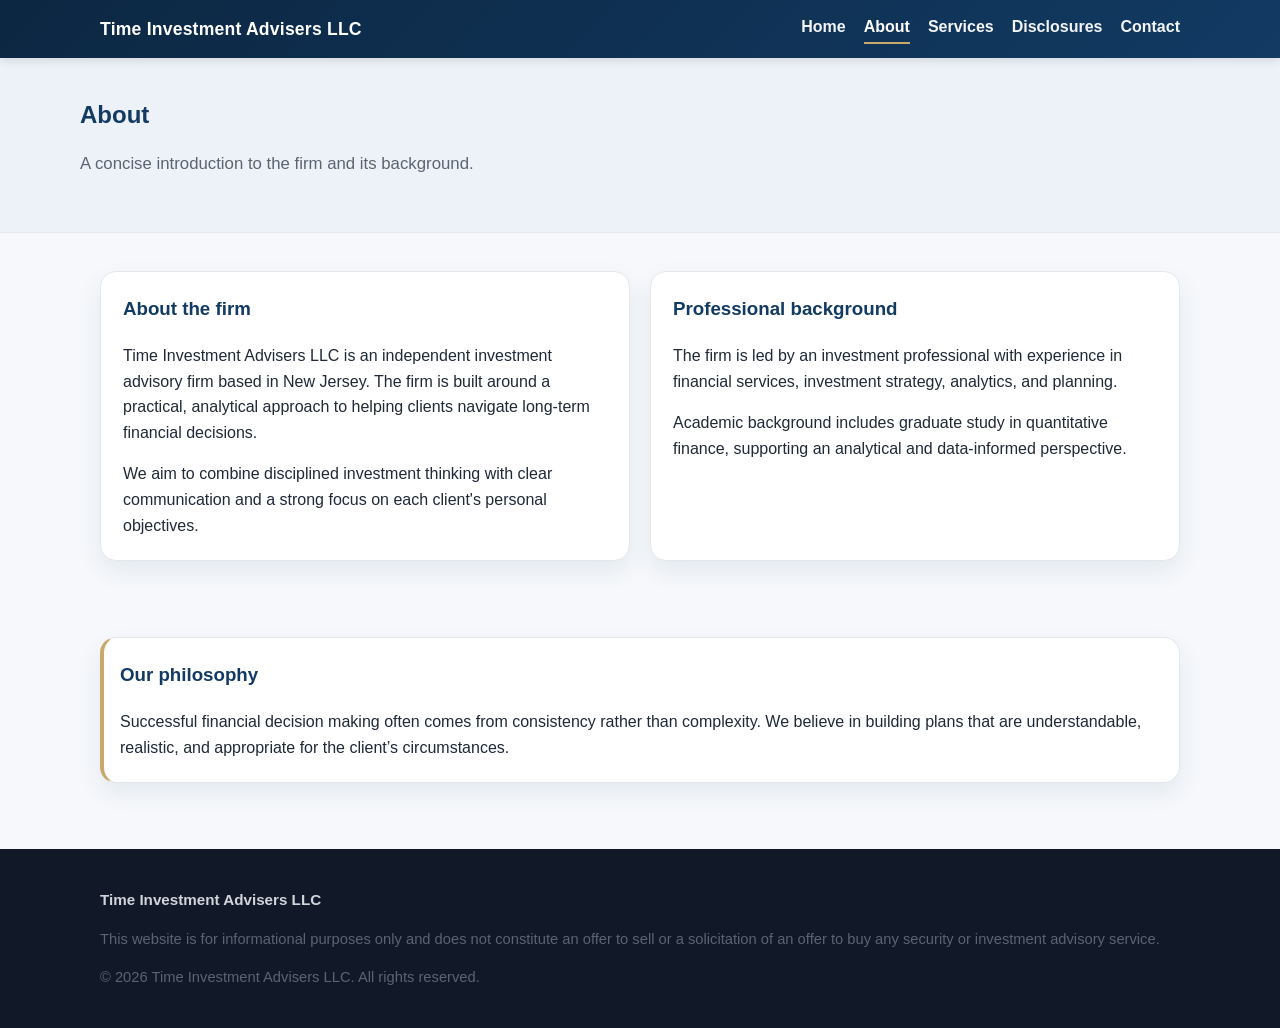
==== about.html @ 37808488 "first version" ====
<!DOCTYPE html>
<html lang="en">
<head>
  <meta charset="UTF-8">
  <meta name="viewport" content="width=device-width, initial-scale=1.0">
  <title>About | Time Investment Advisers LLC</title>
  <meta name="description" content="Time Investment Advisers LLC - independent investment advisory services.">
  <link rel="stylesheet" href="style.css">
</head>
<body>

<header class="site-header">
  <div class="nav-wrap">
    <a class="brand" href="index.html">Time Investment Advisers LLC</a>
    <nav class="nav">
      <a href="index.html" class="">Home</a>
      <a href="about.html" class="active">About</a>
      <a href="services.html" class="">Services</a>
      <a href="disclosures.html" class="">Disclosures</a>
      <a href="contact.html" class="">Contact</a>
    </nav>
  </div>
</header>


<section class="page-hero">
  <div class="page-hero-inner">
    <h1>About</h1>
    <p class="lead">A concise introduction to the firm and its background.</p>
  </div>
</section>

<section class="container">
  <div class="grid-2">
    <div class="card">
      <h3>About the firm</h3>
      <p>
        Time Investment Advisers LLC is an independent investment advisory firm based in New Jersey.
        The firm is built around a practical, analytical approach to helping clients navigate long-term financial decisions.
      </p>
      <p>
        We aim to combine disciplined investment thinking with clear communication and a strong focus on each client's
        personal objectives.
      </p>
    </div>
    <div class="card">
      <h3>Professional background</h3>
      <p>
        The firm is led by an investment professional with experience in financial services, investment strategy,
        analytics, and planning.
      </p>
      <p>
        Academic background includes graduate study in quantitative finance, supporting an analytical and data-informed perspective.
      </p>
    </div>
  </div>
</section>

<section class="container">
  <div class="card highlight">
    <h3>Our philosophy</h3>
    <p>
      Successful financial decision making often comes from consistency rather than complexity. We believe in building
      plans that are understandable, realistic, and appropriate for the client’s circumstances.
    </p>
  </div>
</section>

<footer class="site-footer">
  <div class="footer-inner">
    <p><strong>Time Investment Advisers LLC</strong></p>
    <p class="small">This website is for informational purposes only and does not constitute an offer to sell or a solicitation of an offer to buy any security or investment advisory service.</p>
    <p class="small">© 2026 Time Investment Advisers LLC. All rights reserved.</p>
  </div>
</footer>
</body>
</html>
---- style.css ----
:root {
  --navy: #123a63;
  --navy-dark: #0c2742;
  --gold: #c9a96b;
  --text: #1f2937;
  --muted: #5b6472;
  --bg: #f6f8fb;
  --card: #ffffff;
  --border: #e5e7eb;
  --maxw: 1120px;
  --shadow: 0 10px 25px rgba(18, 58, 99, 0.08);
}

* {
  box-sizing: border-box;
}

html {
  scroll-behavior: smooth;
}

body {
  margin: 0;
  font-family: Arial, Helvetica, sans-serif;
  color: var(--text);
  background: var(--bg);
  line-height: 1.6;
}

a {
  color: var(--navy);
  text-decoration: none;
}

a:hover {
  text-decoration: underline;
}

.site-header {
  background: linear-gradient(135deg, var(--navy-dark), var(--navy));
  color: #fff;
  position: sticky;
  top: 0;
  z-index: 10;
  box-shadow: 0 2px 10px rgba(0,0,0,0.12);
}

.nav-wrap {
  max-width: var(--maxw);
  margin: 0 auto;
  padding: 14px 20px;
  display: flex;
  align-items: center;
  justify-content: space-between;
  gap: 16px;
}

.brand {
  font-size: 1.1rem;
  font-weight: 700;
  letter-spacing: 0.2px;
  color: #fff;
  white-space: nowrap;
}

.nav {
  display: flex;
  flex-wrap: wrap;
  gap: 18px;
}

.nav a {
  color: #fff;
  font-weight: 600;
  opacity: 0.95;
}

.nav a.active,
.nav a:hover {
  opacity: 1;
  text-decoration: none;
  border-bottom: 2px solid var(--gold);
  padding-bottom: 2px;
}

.hero {
  background: linear-gradient(135deg, rgba(12,39,66,0.96), rgba(18,58,99,0.92));
  color: #fff;
  padding: 72px 20px 64px;
}

.hero-inner {
  max-width: var(--maxw);
  margin: 0 auto;
  display: grid;
  grid-template-columns: 1.3fr 0.9fr;
  gap: 28px;
  align-items: center;
}

.hero h1 {
  margin: 0 0 14px;
  font-size: 2.5rem;
  line-height: 1.15;
}

.hero p {
  margin: 0 0 18px;
  color: rgba(255,255,255,0.92);
  font-size: 1.05rem;
}

.hero-card {
  background: rgba(255,255,255,0.08);
  border: 1px solid rgba(255,255,255,0.18);
  border-radius: 18px;
  padding: 22px;
  backdrop-filter: blur(4px);
}

.hero-card h2 {
  margin-top: 0;
  font-size: 1.15rem;
}

.cta-row {
  display: flex;
  flex-wrap: wrap;
  gap: 12px;
  margin-top: 20px;
}

.button {
  display: inline-block;
  padding: 12px 18px;
  border-radius: 10px;
  font-weight: 700;
  text-decoration: none;
}

.button-primary {
  background: var(--gold);
  color: #14212f;
}

.button-secondary {
  background: transparent;
  color: #fff;
  border: 1px solid rgba(255,255,255,0.35);
}

.container {
  max-width: var(--maxw);
  margin: 0 auto;
  padding: 38px 20px;
}

.section-title {
  margin: 0 0 18px;
  color: var(--navy);
  font-size: 1.9rem;
}

.lead {
  color: var(--muted);
  font-size: 1.05rem;
}

.grid-3 {
  display: grid;
  grid-template-columns: repeat(3, 1fr);
  gap: 20px;
}

.grid-2 {
  display: grid;
  grid-template-columns: repeat(2, 1fr);
  gap: 20px;
}

.card {
  background: var(--card);
  border: 1px solid var(--border);
  border-radius: 16px;
  padding: 22px;
  box-shadow: var(--shadow);
}

.card h3 {
  margin-top: 0;
  color: var(--navy);
}

.card p:last-child,
.card ul:last-child {
  margin-bottom: 0;
}

.highlight {
  border-left: 4px solid var(--gold);
  padding-left: 16px;
}

.kicker {
  text-transform: uppercase;
  letter-spacing: 1.1px;
  color: var(--gold);
  font-weight: 700;
  font-size: 0.85rem;
}

.page-hero {
  background: #edf2f8;
  border-bottom: 1px solid var(--border);
  padding: 38px 20px;
}

.page-hero-inner {
  max-width: var(--maxw);
  margin: 0 auto;
}

.page-hero h1 {
  margin: 0 0 8px;
  color: var(--navy);
}

.list-clean {
  padding-left: 18px;
}

.notice {
  background: #fffaf0;
  border: 1px solid #f1dfb5;
  border-radius: 14px;
  padding: 16px 18px;
}

.contact-list p {
  margin: 8px 0;
}

.site-footer {
  background: #111827;
  color: #d1d5db;
  margin-top: 28px;
}

.footer-inner {
  max-width: var(--maxw);
  margin: 0 auto;
  padding: 24px 20px;
  font-size: 0.95rem;
}

.small {
  font-size: 0.92rem;
  color: var(--muted);
}

@media (max-width: 900px) {
  .hero-inner,
  .grid-3,
  .grid-2 {
    grid-template-columns: 1fr;
  }

  .hero {
    padding-top: 54px;
  }

  .hero h1 {
    font-size: 2rem;
  }

  .nav-wrap {
    align-items: flex-start;
    flex-direction: column;
  }
}
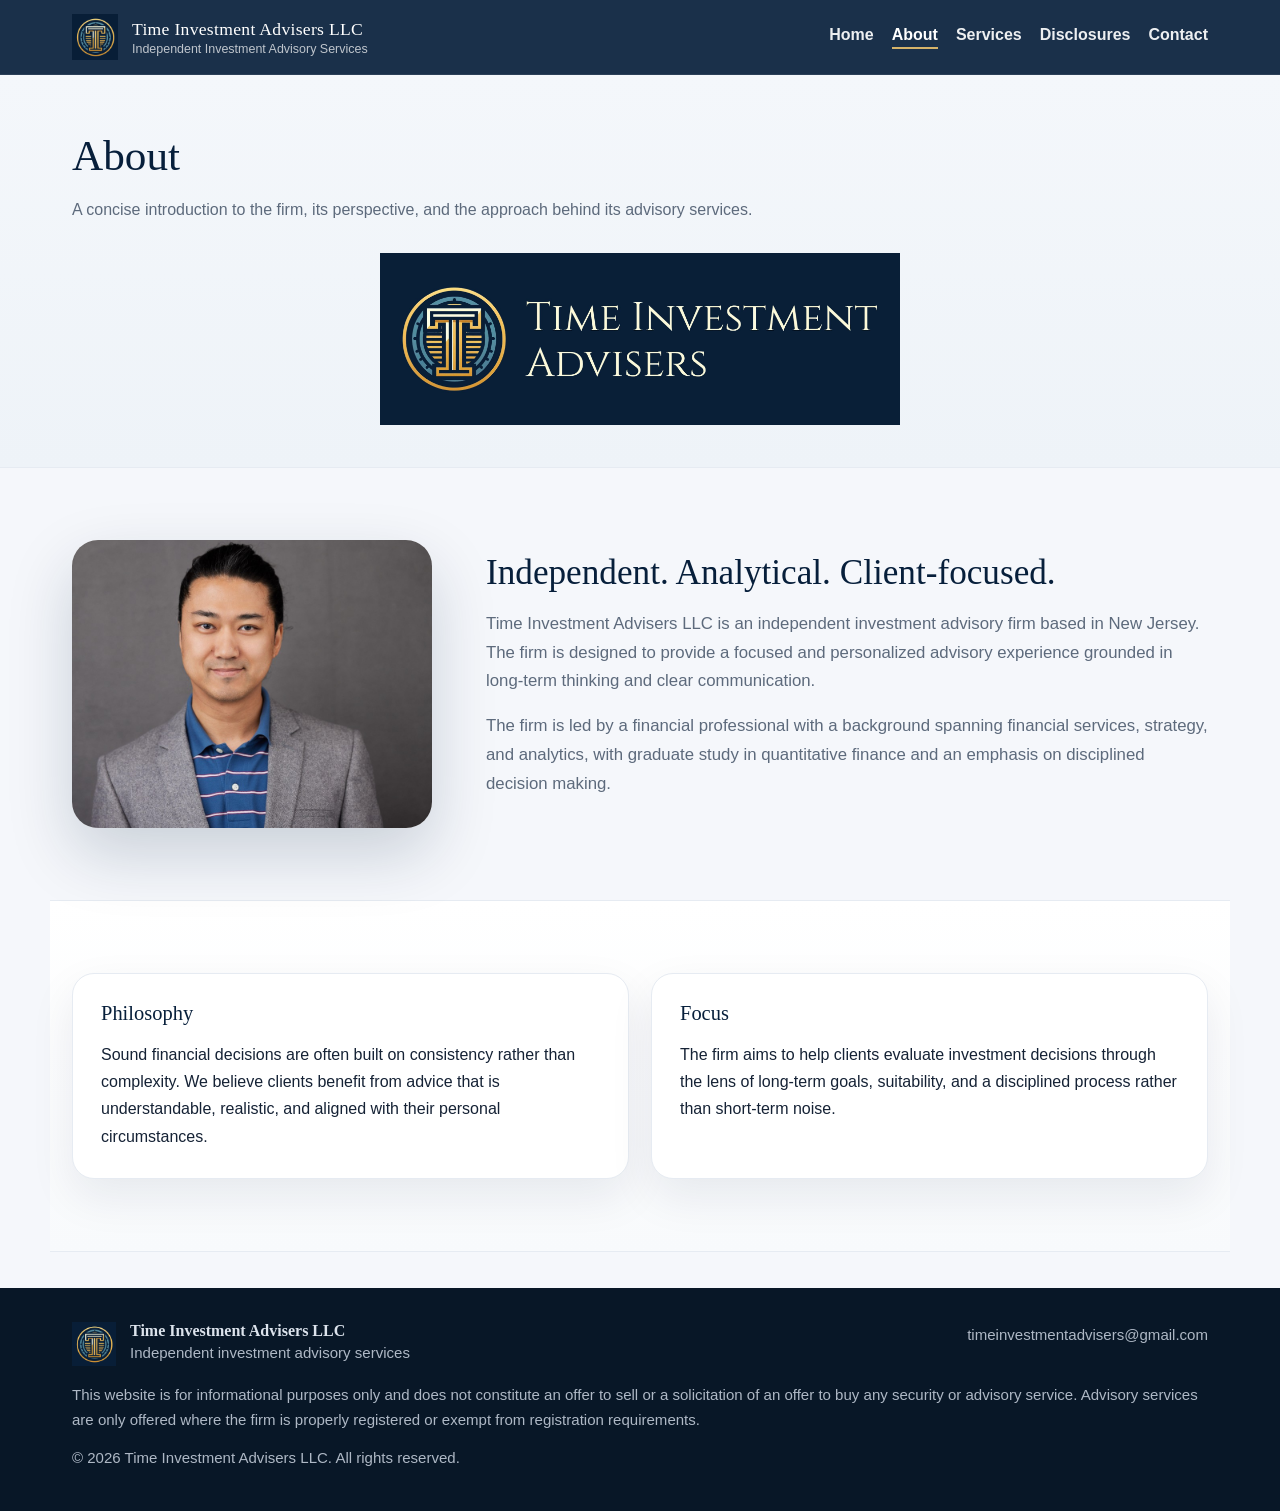
==== commit 491b63ca: "Add files via upload update" ====
--- a/about.html
+++ b/about.html
@@ -4,14 +4,21 @@
   <meta charset="UTF-8">
   <meta name="viewport" content="width=device-width, initial-scale=1.0">
   <title>About | Time Investment Advisers LLC</title>
-  <meta name="description" content="Time Investment Advisers LLC - independent investment advisory services.">
+  <meta name="description" content="Time Investment Advisers LLC — independent investment advisory services focused on disciplined long-term guidance.">
   <link rel="stylesheet" href="style.css">
+  <link rel="icon" type="image/png" href="assets/images/icon.png">
 </head>
 <body>
 
 <header class="site-header">
   <div class="nav-wrap">
-    <a class="brand" href="index.html">Time Investment Advisers LLC</a>
+    <a class="brand" href="index.html">
+      <img src="assets/images/icon.png" alt="Time Investment Advisers icon">
+      <div>
+        <div class="brand-title">Time Investment Advisers LLC</div>
+        <div class="brand-sub">Independent Investment Advisory Services</div>
+      </div>
+    </a>
     <nav class="nav">
       <a href="index.html" class="">Home</a>
       <a href="about.html" class="active">About</a>
@@ -26,52 +33,72 @@
 <section class="page-hero">
   <div class="page-hero-inner">
     <h1>About</h1>
-    <p class="lead">A concise introduction to the firm and its background.</p>
+    <p>
+      A concise introduction to the firm, its perspective, and the approach behind its advisory services.
+    </p>
+    <div class="logo-band">
+      <img src="assets/images/logo-horizontal.png" alt="Time Investment Advisers logo">
+    </div>
   </div>
 </section>
 
-<section class="container">
-  <div class="grid-2">
-    <div class="card">
-      <h3>About the firm</h3>
-      <p>
-        Time Investment Advisers LLC is an independent investment advisory firm based in New Jersey.
-        The firm is built around a practical, analytical approach to helping clients navigate long-term financial decisions.
+<section class="section">
+  <div class="profile-wrap">
+    <div class="headshot-inline" style="max-width:360px;">
+      <img src="assets/images/headshot-optimized.jpg" alt="Professional headshot">
+    </div>
+    <div>
+      <h2 class="section-title" style="margin-top:0;">Independent. Analytical. Client-focused.</h2>
+      <p class="section-copy">
+        Time Investment Advisers LLC is an independent investment advisory firm based in New Jersey. The firm is designed
+        to provide a focused and personalized advisory experience grounded in long-term thinking and clear communication.
       </p>
-      <p>
-        We aim to combine disciplined investment thinking with clear communication and a strong focus on each client's
-        personal objectives.
-      </p>
-    </div>
-    <div class="card">
-      <h3>Professional background</h3>
-      <p>
-        The firm is led by an investment professional with experience in financial services, investment strategy,
-        analytics, and planning.
-      </p>
-      <p>
-        Academic background includes graduate study in quantitative finance, supporting an analytical and data-informed perspective.
+      <p class="section-copy">
+        The firm is led by a financial professional with a background spanning financial services, strategy, and analytics,
+        with graduate study in quantitative finance and an emphasis on disciplined decision making.
       </p>
     </div>
   </div>
 </section>
 
-<section class="container">
-  <div class="card highlight">
-    <h3>Our philosophy</h3>
-    <p>
-      Successful financial decision making often comes from consistency rather than complexity. We believe in building
-      plans that are understandable, realistic, and appropriate for the client’s circumstances.
-    </p>
+<section class="section band">
+  <div class="grid-2">
+    <div class="card">
+      <h3>Philosophy</h3>
+      <p>
+        Sound financial decisions are often built on consistency rather than complexity. We believe clients benefit from advice
+        that is understandable, realistic, and aligned with their personal circumstances.
+      </p>
+    </div>
+    <div class="card">
+      <h3>Focus</h3>
+      <p>
+        The firm aims to help clients evaluate investment decisions through the lens of long-term goals, suitability,
+        and a disciplined process rather than short-term noise.
+      </p>
+    </div>
   </div>
 </section>
 
+
 <footer class="site-footer">
   <div class="footer-inner">
-    <p><strong>Time Investment Advisers LLC</strong></p>
-    <p class="small">This website is for informational purposes only and does not constitute an offer to sell or a solicitation of an offer to buy any security or investment advisory service.</p>
-    <p class="small">© 2026 Time Investment Advisers LLC. All rights reserved.</p>
+    <div class="footer-top">
+      <div class="footer-brand">
+        <img src="assets/images/icon.png" alt="Time Investment Advisers logo icon">
+        <div>
+          <div><strong>Time Investment Advisers LLC</strong></div>
+          <div class="footer-note">Independent investment advisory services</div>
+        </div>
+      </div>
+      <div class="footer-note">timeinvestmentadvisers@gmail.com</div>
+    </div>
+    <div class="footer-note">
+      This website is for informational purposes only and does not constitute an offer to sell or a solicitation of an offer to buy any security or advisory service. Advisory services are only offered where the firm is properly registered or exempt from registration requirements.
+    </div>
+    <div class="footer-note" style="margin-top:12px;">© 2026 Time Investment Advisers LLC. All rights reserved.</div>
   </div>
 </footer>
+
 </body>
 </html>
--- a/style.css
+++ b/style.css
@@ -1,280 +1,368 @@
-:root {
-  --navy: #123a63;
-  --navy-dark: #0c2742;
-  --gold: #c9a96b;
-  --text: #1f2937;
-  --muted: #5b6472;
-  --bg: #f6f8fb;
-  --card: #ffffff;
-  --border: #e5e7eb;
-  --maxw: 1120px;
-  --shadow: 0 10px 25px rgba(18, 58, 99, 0.08);
-}
-
-* {
-  box-sizing: border-box;
-}
-
-html {
-  scroll-behavior: smooth;
-}
-
-body {
-  margin: 0;
-  font-family: Arial, Helvetica, sans-serif;
-  color: var(--text);
-  background: var(--bg);
-  line-height: 1.6;
-}
-
-a {
-  color: var(--navy);
-  text-decoration: none;
-}
-
-a:hover {
-  text-decoration: underline;
-}
-
-.site-header {
-  background: linear-gradient(135deg, var(--navy-dark), var(--navy));
-  color: #fff;
-  position: sticky;
-  top: 0;
-  z-index: 10;
-  box-shadow: 0 2px 10px rgba(0,0,0,0.12);
-}
-
-.nav-wrap {
-  max-width: var(--maxw);
-  margin: 0 auto;
-  padding: 14px 20px;
-  display: flex;
-  align-items: center;
-  justify-content: space-between;
-  gap: 16px;
-}
-
-.brand {
-  font-size: 1.1rem;
-  font-weight: 700;
-  letter-spacing: 0.2px;
-  color: #fff;
-  white-space: nowrap;
-}
-
-.nav {
-  display: flex;
-  flex-wrap: wrap;
-  gap: 18px;
-}
-
-.nav a {
-  color: #fff;
-  font-weight: 600;
-  opacity: 0.95;
-}
-
+:root{
+  --navy:#071f3b;
+  --navy-2:#0d2c52;
+  --gold:#d5b36a;
+  --gold-soft:#ead7a2;
+  --ink:#152235;
+  --muted:#5d6a7c;
+  --bg:#f5f7fb;
+  --card:#ffffff;
+  --border:#e6ebf2;
+  --max:1180px;
+  --shadow:0 18px 45px rgba(7,31,59,.08);
+  --radius:22px;
+}
+*{box-sizing:border-box}
+html{scroll-behavior:smooth}
+body{
+  margin:0;
+  color:var(--ink);
+  background:var(--bg);
+  font-family: Georgia, "Times New Roman", serif;
+}
+img{max-width:100%;display:block}
+a{color:var(--navy-2);text-decoration:none}
+a:hover{text-decoration:underline}
+p, li{
+  font-family: Arial, Helvetica, sans-serif;
+  line-height:1.7;
+  color:var(--ink);
+}
+.small, .eyebrow, .nav a, .button, .footer-note, .stat-label, .info-label, .brand-sub{
+  font-family: Arial, Helvetica, sans-serif;
+}
+.site-header{
+  position:sticky;
+  top:0;
+  z-index:50;
+  background:rgba(7,31,59,.92);
+  backdrop-filter: blur(10px);
+  border-bottom:1px solid rgba(255,255,255,.08);
+}
+.nav-wrap{
+  max-width:var(--max);
+  margin:0 auto;
+  padding:14px 22px;
+  display:flex;
+  align-items:center;
+  justify-content:space-between;
+  gap:20px;
+}
+.brand{
+  display:flex;
+  align-items:center;
+  gap:14px;
+  color:#fff;
+  min-width:0;
+}
+.brand img{
+  width:46px;
+  height:46px;
+  object-fit:contain;
+}
+.brand-title{
+  font-size:1.1rem;
+  letter-spacing:.3px;
+  color:#fff;
+}
+.brand-sub{
+  font-size:.78rem;
+  color:rgba(255,255,255,.72);
+  margin-top:2px;
+}
+.nav{
+  display:flex;
+  flex-wrap:wrap;
+  gap:18px;
+}
+.nav a{
+  color:#fff;
+  opacity:.92;
+  font-weight:600;
+  padding-bottom:3px;
+}
 .nav a.active,
-.nav a:hover {
-  opacity: 1;
-  text-decoration: none;
-  border-bottom: 2px solid var(--gold);
-  padding-bottom: 2px;
-}
-
-.hero {
-  background: linear-gradient(135deg, rgba(12,39,66,0.96), rgba(18,58,99,0.92));
-  color: #fff;
-  padding: 72px 20px 64px;
-}
-
-.hero-inner {
-  max-width: var(--maxw);
-  margin: 0 auto;
-  display: grid;
-  grid-template-columns: 1.3fr 0.9fr;
-  gap: 28px;
-  align-items: center;
-}
-
-.hero h1 {
-  margin: 0 0 14px;
-  font-size: 2.5rem;
-  line-height: 1.15;
-}
-
-.hero p {
-  margin: 0 0 18px;
-  color: rgba(255,255,255,0.92);
-  font-size: 1.05rem;
-}
-
-.hero-card {
-  background: rgba(255,255,255,0.08);
-  border: 1px solid rgba(255,255,255,0.18);
-  border-radius: 18px;
-  padding: 22px;
-  backdrop-filter: blur(4px);
-}
-
-.hero-card h2 {
-  margin-top: 0;
-  font-size: 1.15rem;
-}
-
-.cta-row {
-  display: flex;
-  flex-wrap: wrap;
-  gap: 12px;
-  margin-top: 20px;
-}
-
-.button {
-  display: inline-block;
-  padding: 12px 18px;
-  border-radius: 10px;
-  font-weight: 700;
-  text-decoration: none;
-}
-
-.button-primary {
-  background: var(--gold);
-  color: #14212f;
-}
-
-.button-secondary {
-  background: transparent;
-  color: #fff;
-  border: 1px solid rgba(255,255,255,0.35);
-}
-
-.container {
-  max-width: var(--maxw);
-  margin: 0 auto;
-  padding: 38px 20px;
-}
-
-.section-title {
-  margin: 0 0 18px;
-  color: var(--navy);
-  font-size: 1.9rem;
-}
-
-.lead {
-  color: var(--muted);
-  font-size: 1.05rem;
-}
-
-.grid-3 {
-  display: grid;
-  grid-template-columns: repeat(3, 1fr);
-  gap: 20px;
-}
-
-.grid-2 {
-  display: grid;
-  grid-template-columns: repeat(2, 1fr);
-  gap: 20px;
-}
-
-.card {
-  background: var(--card);
-  border: 1px solid var(--border);
-  border-radius: 16px;
-  padding: 22px;
-  box-shadow: var(--shadow);
-}
-
-.card h3 {
-  margin-top: 0;
-  color: var(--navy);
-}
-
-.card p:last-child,
-.card ul:last-child {
-  margin-bottom: 0;
-}
-
-.highlight {
-  border-left: 4px solid var(--gold);
-  padding-left: 16px;
-}
-
-.kicker {
-  text-transform: uppercase;
-  letter-spacing: 1.1px;
-  color: var(--gold);
-  font-weight: 700;
-  font-size: 0.85rem;
-}
-
-.page-hero {
-  background: #edf2f8;
-  border-bottom: 1px solid var(--border);
-  padding: 38px 20px;
-}
-
-.page-hero-inner {
-  max-width: var(--maxw);
-  margin: 0 auto;
-}
-
-.page-hero h1 {
-  margin: 0 0 8px;
-  color: var(--navy);
-}
-
-.list-clean {
-  padding-left: 18px;
-}
-
-.notice {
-  background: #fffaf0;
-  border: 1px solid #f1dfb5;
-  border-radius: 14px;
-  padding: 16px 18px;
-}
-
-.contact-list p {
-  margin: 8px 0;
-}
-
-.site-footer {
-  background: #111827;
-  color: #d1d5db;
-  margin-top: 28px;
-}
-
-.footer-inner {
-  max-width: var(--maxw);
-  margin: 0 auto;
-  padding: 24px 20px;
-  font-size: 0.95rem;
-}
-
-.small {
-  font-size: 0.92rem;
-  color: var(--muted);
-}
-
-@media (max-width: 900px) {
+.nav a:hover{
+  opacity:1;
+  text-decoration:none;
+  border-bottom:2px solid var(--gold);
+}
+.hero{
+  position:relative;
+  overflow:hidden;
+  background:
+    radial-gradient(circle at 15% 20%, rgba(213,179,106,.16), transparent 26%),
+    linear-gradient(135deg, #05162c 0%, #0b2b51 55%, #123d67 100%);
+  color:#fff;
+}
+.hero-inner{
+  max-width:var(--max);
+  margin:0 auto;
+  padding:82px 22px 72px;
+  display:grid;
+  grid-template-columns:1.1fr .9fr;
+  gap:38px;
+  align-items:center;
+}
+.eyebrow{
+  display:inline-block;
+  text-transform:uppercase;
+  letter-spacing:1.6px;
+  color:var(--gold-soft);
+  font-size:.8rem;
+  font-weight:700;
+  margin-bottom:18px;
+}
+.hero h1{
+  font-size:3.45rem;
+  line-height:1.04;
+  margin:0 0 18px;
+  font-weight:500;
+}
+.hero p{
+  color:rgba(255,255,255,.92);
+  font-size:1.08rem;
+  max-width:700px;
+}
+.hero-actions{
+  display:flex;
+  flex-wrap:wrap;
+  gap:14px;
+  margin-top:28px;
+}
+.button{
+  display:inline-flex;
+  align-items:center;
+  justify-content:center;
+  padding:13px 20px;
+  border-radius:12px;
+  font-weight:700;
+  transition:.2s ease;
+}
+.button:hover{
+  transform:translateY(-1px);
+  text-decoration:none;
+}
+.button-primary{
+  background:var(--gold);
+  color:#132235;
+}
+.button-secondary{
+  border:1px solid rgba(255,255,255,.28);
+  color:#fff;
+}
+.hero-panel{
+  background:rgba(255,255,255,.08);
+  border:1px solid rgba(255,255,255,.13);
+  border-radius:28px;
+  padding:24px;
+  box-shadow:0 18px 50px rgba(0,0,0,.18);
+}
+.logo-lockup{
+  display:flex;
+  justify-content:center;
+  margin-bottom:18px;
+}
+.logo-lockup img{
+  max-width:340px;
+  width:100%;
+  object-fit:contain;
+}
+.hero-stats{
+  display:grid;
+  grid-template-columns:repeat(2,1fr);
+  gap:14px;
+  margin-top:14px;
+}
+.stat{
+  background:rgba(255,255,255,.06);
+  border:1px solid rgba(255,255,255,.10);
+  border-radius:18px;
+  padding:16px;
+}
+.stat-value{
+  color:#fff;
+  font-size:1.2rem;
+  margin-bottom:6px;
+}
+.stat-label{
+  color:rgba(255,255,255,.72);
+  font-size:.92rem;
+  line-height:1.5;
+}
+.section{
+  max-width:var(--max);
+  margin:0 auto;
+  padding:72px 22px;
+}
+.section-tight{
+  padding-top:30px;
+}
+.section-head{
+  max-width:760px;
+  margin-bottom:26px;
+}
+.section-title{
+  margin:0 0 12px;
+  font-size:2.2rem;
+  color:var(--navy);
+  font-weight:500;
+}
+.section-copy{
+  color:var(--muted);
+  font-size:1.05rem;
+}
+.grid-3, .grid-2{
+  display:grid;
+  gap:22px;
+}
+.grid-3{grid-template-columns:repeat(3,1fr)}
+.grid-2{grid-template-columns:repeat(2,1fr)}
+.card{
+  background:var(--card);
+  border:1px solid var(--border);
+  border-radius:var(--radius);
+  padding:28px;
+  box-shadow:var(--shadow);
+}
+.card h3{
+  margin:0 0 12px;
+  color:var(--navy);
+  font-size:1.28rem;
+  font-weight:500;
+}
+.card p:last-child, .card ul:last-child{margin-bottom:0}
+.card-accent{
+  border-top:4px solid var(--gold);
+}
+.profile-wrap{
+  display:grid;
+  grid-template-columns:380px 1fr;
+  gap:34px;
+  align-items:center;
+}
+.profile-photo, .headshot-inline{
+  border-radius:26px;
+  overflow:hidden;
+  box-shadow:0 26px 65px rgba(7,31,59,.18);
+  background:#fff;
+}
+.profile-note{
+  margin-top:14px;
+  color:var(--muted);
+  font-family: Arial, Helvetica, sans-serif;
+}
+.band{
+  background:linear-gradient(180deg, #fff, #f8fafc);
+  border-top:1px solid var(--border);
+  border-bottom:1px solid var(--border);
+}
+.quote{
+  border-left:4px solid var(--gold);
+  padding-left:18px;
+  font-size:1.12rem;
+}
+.info-list{
+  display:grid;
+  gap:14px;
+}
+.info-row{
+  display:grid;
+  grid-template-columns:140px 1fr;
+  gap:16px;
+  padding:12px 0;
+  border-bottom:1px solid var(--border);
+}
+.info-row:last-child{
+  border-bottom:none;
+}
+.info-label{
+  color:var(--muted);
+  font-weight:700;
+}
+.notice{
+  background:#fff9ed;
+  border:1px solid #f0dfb2;
+  border-radius:18px;
+  padding:18px 20px;
+  font-family: Arial, Helvetica, sans-serif;
+}
+.site-footer{
+  background:#081727;
+  color:#dce3ec;
+  margin-top:36px;
+}
+.footer-inner{
+  max-width:var(--max);
+  margin:0 auto;
+  padding:34px 22px 40px;
+}
+.footer-top{
+  display:flex;
+  justify-content:space-between;
+  gap:22px;
+  align-items:flex-start;
+  margin-bottom:16px;
+}
+.footer-brand{
+  display:flex;
+  align-items:center;
+  gap:14px;
+}
+.footer-brand img{
+  width:44px;
+  height:44px;
+}
+.footer-note{
+  color:#aeb8c5;
+  line-height:1.7;
+  font-size:.94rem;
+}
+.page-hero{
+  background:linear-gradient(180deg, #f4f7fb, #eef3f8);
+  border-bottom:1px solid var(--border);
+}
+.page-hero-inner{
+  max-width:var(--max);
+  margin:0 auto;
+  padding:56px 22px 42px;
+}
+.page-hero h1{
+  margin:0 0 10px;
+  font-size:2.7rem;
+  color:var(--navy);
+  font-weight:500;
+}
+.page-hero p{
+  color:var(--muted);
+  max-width:760px;
+  font-family: Arial, Helvetica, sans-serif;
+}
+.logo-band{
+  display:flex;
+  justify-content:center;
+  padding:14px 0 0;
+}
+.logo-band img{
+  max-width:520px;
+  width:100%;
+}
+.list-clean{
+  padding-left:18px;
+  font-family: Arial, Helvetica, sans-serif;
+}
+@media (max-width: 980px){
   .hero-inner,
+  .profile-wrap,
   .grid-3,
-  .grid-2 {
-    grid-template-columns: 1fr;
+  .grid-2{
+    grid-template-columns:1fr;
   }
-
-  .hero {
-    padding-top: 54px;
+  .hero h1{
+    font-size:2.65rem;
   }
-
-  .hero h1 {
-    font-size: 2rem;
+  .nav-wrap{
+    flex-direction:column;
+    align-items:flex-start;
   }
-
-  .nav-wrap {
-    align-items: flex-start;
-    flex-direction: column;
-  }
-}
+}
